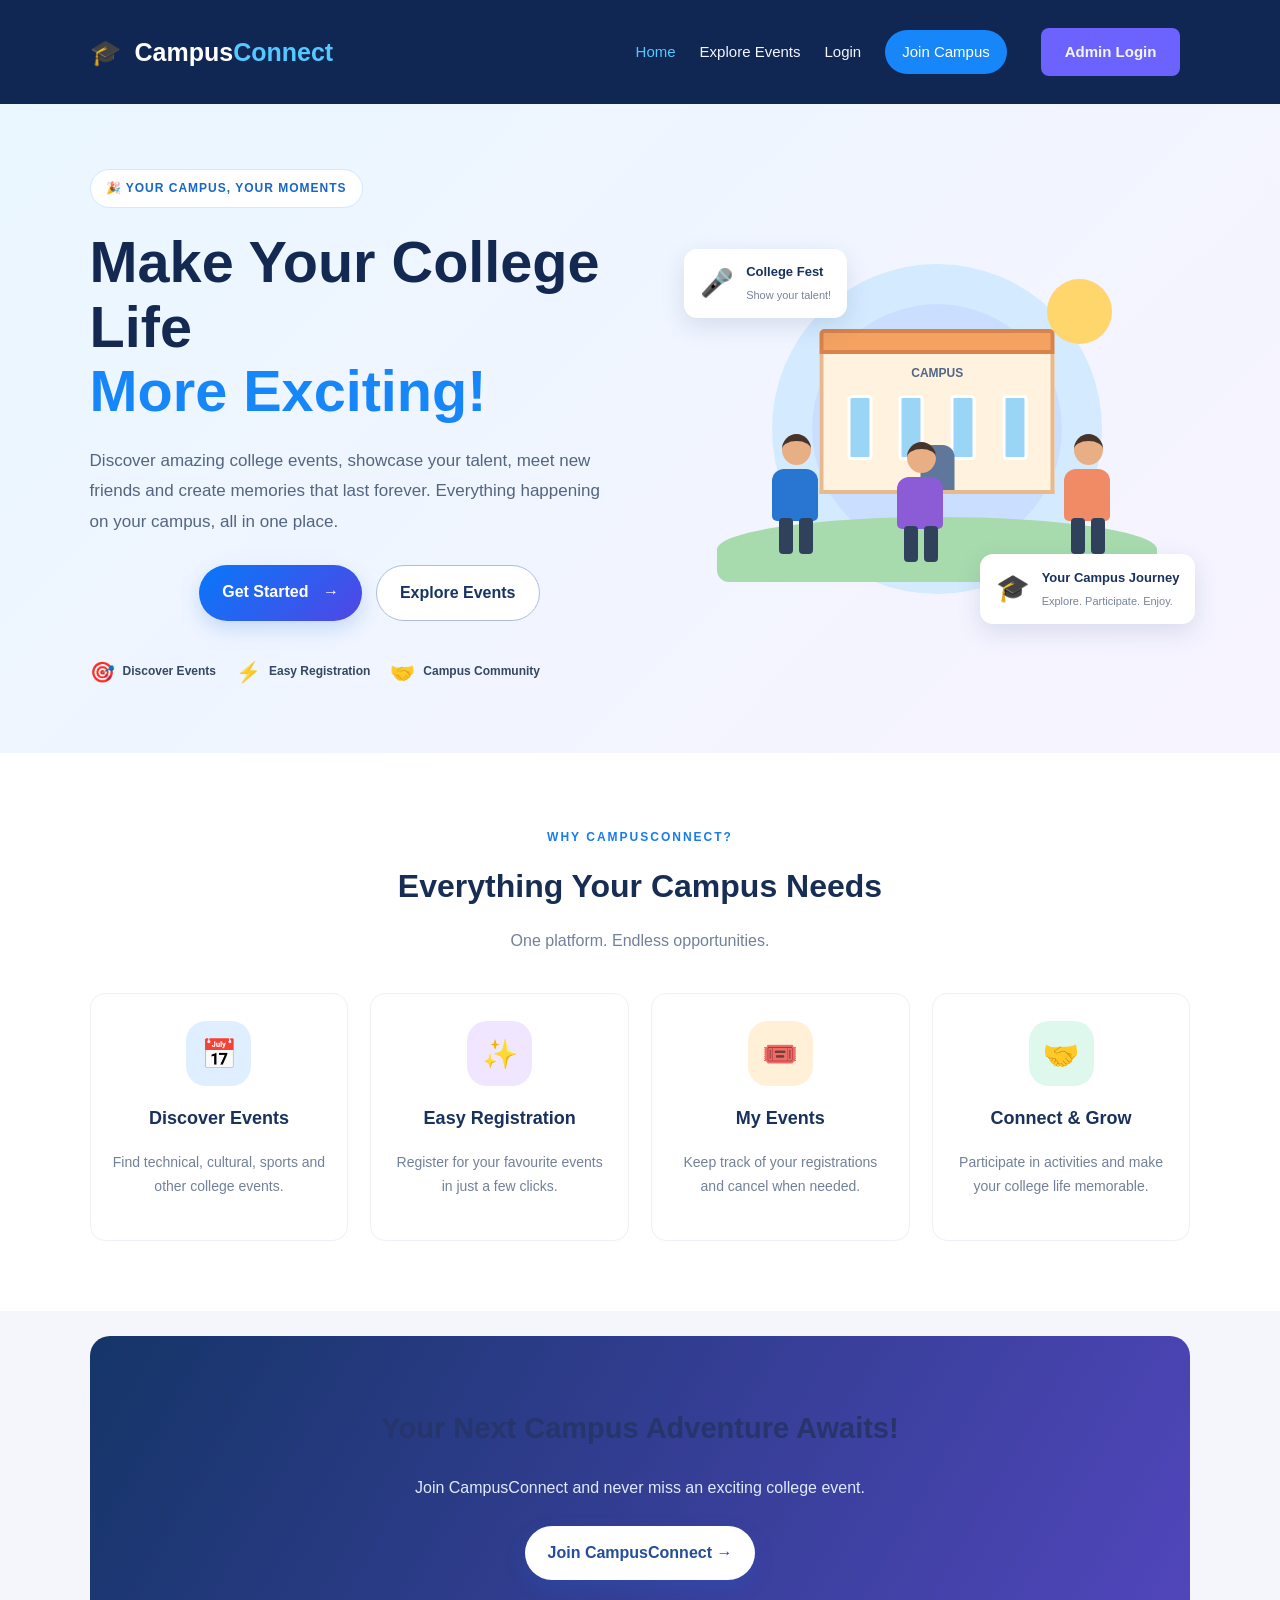
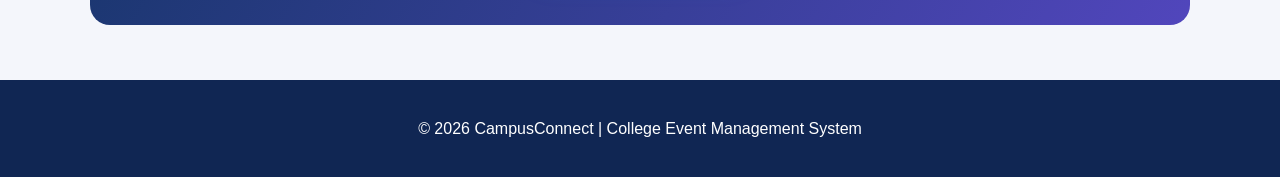
==== index.html @ 044b4eca "Add project files" ====
<!DOCTYPE html>
<html lang="en">
<head>
    <meta charset="UTF-8">
    <meta name="viewport" content="width=device-width, initial-scale=1.0">
    <title>CampusConnect | College Event Management</title>
    <link rel="stylesheet" href="css/style.css">
</head>
<body>

    <header class="home-header">
        <a href="index.html" class="logo">
            <span class="logo-icon">🎓</span>
            Campus<span>Connect</span>
        </a>

        <nav>
            <a href="index.html" class="active">Home</a>
            <a href="student-dashboard.html">Explore Events</a>
            <a href="login.html">Login</a>
            <a href="register.html" class="nav-register">Join Campus</a>
            <a href="admin-login.html" class="admin-login-btn">
            Admin Login
            </a>
        </nav>
    </header>

    <main>
        <section class="home-hero">
            <div class="hero-content">
                <span class="hero-tag">🎉 YOUR CAMPUS, YOUR MOMENTS</span>

                <h1>
                    Make Your College Life
                    <span>More Exciting!</span>
                </h1>

                <p>
                    Discover amazing college events, showcase your talent,
                    meet new friends and create memories that last forever.
                    Everything happening on your campus, all in one place.
                </p>

                <div class="hero-buttons">
                    <a href="register.html" class="primary-btn">
                        Get Started <span>→</span>
                    </a>

                    <a href="student-dashboard.html" class="secondary-btn">
                        Explore Events
                    </a>
                </div>

                <div class="hero-highlights">
                    <div>
                        <strong>🎯</strong>
                        <span>Discover Events</span>
                    </div>

                    <div>
                        <strong>⚡</strong>
                        <span>Easy Registration</span>
                    </div>

                    <div>
                        <strong>🤝</strong>
                        <span>Campus Community</span>
                    </div>
                </div>
            </div>

            <div class="hero-visual">
                <div class="visual-circle circle-one"></div>
                <div class="visual-circle circle-two"></div>

                <div class="floating-card card-top">
                    <span>🎤</span>
                    <div>
                        <strong>College Fest</strong>
                        <small>Show your talent!</small>
                    </div>
                </div>

                <div class="campus-illustration">
                    <div class="sun"></div>

                    <div class="college-building">
                        <div class="building-roof"></div>
                        <div class="building-main">
                            <div class="building-label">CAMPUS</div>
                            <div class="building-columns">
                                <span></span>
                                <span></span>
                                <span></span>
                                <span></span>
                            </div>
                            <div class="building-door"></div>
                        </div>
                    </div>

                    <div class="person person-one">
                        <div class="person-head"></div>
                        <div class="person-body"></div>
                        <div class="person-leg left"></div>
                        <div class="person-leg right"></div>
                    </div>

                    <div class="person person-two">
                        <div class="person-head"></div>
                        <div class="person-body"></div>
                        <div class="person-leg left"></div>
                        <div class="person-leg right"></div>
                    </div>

                    <div class="person person-three">
                        <div class="person-head"></div>
                        <div class="person-body"></div>
                        <div class="person-leg left"></div>
                        <div class="person-leg right"></div>
                    </div>

                    <div class="ground"></div>
                </div>

                <div class="floating-card card-bottom">
                    <span>🎓</span>
                    <div>
                        <strong>Your Campus Journey</strong>
                        <small>Explore. Participate. Enjoy.</small>
                    </div>
                </div>
            </div>
        </section>

        <section class="features-section">
            <div class="section-heading">
                <span>WHY CAMPUSCONNECT?</span>
                <h2>Everything Your Campus Needs</h2>
                <p>One platform. Endless opportunities.</p>
            </div>

            <div class="features-grid">
                <article class="feature-card">
                    <div class="feature-icon blue">📅</div>
                    <h3>Discover Events</h3>
                    <p>Find technical, cultural, sports and other college events.</p>
                </article>

                <article class="feature-card">
                    <div class="feature-icon purple">✨</div>
                    <h3>Easy Registration</h3>
                    <p>Register for your favourite events in just a few clicks.</p>
                </article>

                <article class="feature-card">
                    <div class="feature-icon orange">🎟️</div>
                    <h3>My Events</h3>
                    <p>Keep track of your registrations and cancel when needed.</p>
                </article>

                <article class="feature-card">
                    <div class="feature-icon green">🤝</div>
                    <h3>Connect & Grow</h3>
                    <p>Participate in activities and make your college life memorable.</p>
                </article>
            </div>
        </section>

        <section class="join-section">
            <h2>Your Next Campus Adventure Awaits!</h2>
            <p>Join CampusConnect and never miss an exciting college event.</p>
            <a href="register.html" class="primary-btn">Join CampusConnect →</a>
        </section>
    </main>

    <footer class="home-footer">
        <p>© 2026 CampusConnect | College Event Management System</p>
    </footer>

</body>
</html>
---- css/style.css ----
* {
    box-sizing: border-box;
}

body {
    margin: 0;
    font-family: Arial, sans-serif;
    background: #f4f6f9;
    color: #222;
    line-height: 1.6;
}

header {
    background: #243b6b;
    color: white;
    padding: 15px 6%;
    display: flex;
    align-items: center;
    justify-content: space-between;
    flex-wrap: wrap;
    gap: 12px;
}

header h1 {
    margin: 0;
    font-size: 26px;
}

nav {
    display: flex;
    gap: 18px;
    flex-wrap: wrap;
}

nav a {
    color: white;
    text-decoration: none;
}

nav a:hover {
    text-decoration: underline;
}

.hero {
    text-align: center;
    padding: 100px 20px;
    min-height: 70vh;
}

.hero h2 {
    font-size: 38px;
    color: #243b6b;
}

.hero p {
    max-width: 650px;
    margin: 15px auto 25px;
}

.hero-buttons {
    display: flex;
    justify-content: center;
    gap: 12px;
    flex-wrap: wrap;
}

.button-link,
button {
    display: inline-block;
    border: none;
    background: #243b6b;
    color: white;
    padding: 11px 20px;
    border-radius: 5px;
    cursor: pointer;
    text-decoration: none;
    font-size: 15px;
}

.button-link:hover,
button:hover {
    background: #17294d;
}

.button-link.secondary {
    background: #4d647f;
}

.form-container,
.details-container {
    width: 90%;
    max-width: 600px;
    margin: 35px auto;
    padding: 25px;
    background: white;
    border-radius: 8px;
    box-shadow: 0 3px 12px rgba(0, 0, 0, 0.08);
}

.form-container h2,
.details-container h2 {
    margin-top: 0;
    color: #243b6b;
}

form label {
    display: block;
    margin-top: 12px;
    font-weight: bold;
}

form input,
form select,
.filter-container input,
.filter-container select {
    width: 100%;
    padding: 11px;
    margin-top: 5px;
    border: 1px solid #ccc;
    border-radius: 5px;
    font-size: 15px;
}

form button {
    width: 100%;
    margin-top: 20px;
}

#registerMessage,
#loginMessage,
#eventMessage,
#dashboardMessage,
#myEventsMessage {
    margin-top: 15px;
    font-weight: bold;
}

.page-container {
    width: 90%;
    max-width: 1100px;
    margin: 35px auto;
}

.page-container h2 {
    color: #243b6b;
}

.filter-container {
    display: grid;
    grid-template-columns: 2fr 1fr;
    gap: 15px;
    margin: 25px 0;
}

.event-container {
    display: grid;
    grid-template-columns: repeat(auto-fit, minmax(250px, 1fr));
    gap: 20px;
}

.event-card {
    background: white;
    padding: 20px;
    border-radius: 8px;
    box-shadow: 0 3px 12px rgba(0, 0, 0, 0.08);
}

.event-card h3 {
    color: #243b6b;
    margin-top: 0;
}

.event-card p {
    margin: 8px 0;
}

.event-category {
    display: inline-block;
    background: #e7ecf8;
    color: #243b6b;
    padding: 4px 9px;
    border-radius: 4px;
    font-size: 13px;
}

.details-btn {
    display: inline-block;
    background: #243b6b;
    color: white;
    text-decoration: none;
    padding: 9px 14px;
    border-radius: 5px;
    margin-top: 12px;
}

.details-btn:hover {
    background: #17294d;
}

.cancel-btn {
    background: #b52b36;
    margin-top: 10px;
}

.cancel-btn:hover {
    background: #861e27;
}

footer {
    text-align: center;
    padding: 18px;
    background: #e7eaf0;
}

@media (max-width: 600px) {
    header {
        flex-direction: column;
        text-align: center;
    }

    nav {
        justify-content: center;
    }

    .hero {
        padding: 60px 20px;
    }

    .hero h2 {
        font-size: 30px;
    }

    .filter-container {
        grid-template-columns: 1fr;
    }
}


/* CampusConnect Creative Home Page */

.home-header {
    background: #102653;
    color: white;
    padding: 18px 7%;
    display: flex;
    justify-content: space-between;
    align-items: center;
    gap: 20px;
}

.logo {
    color: white;
    text-decoration: none;
    font-size: 25px;
    font-weight: bold;
    white-space: nowrap;
}

.logo span:last-child {
    color: #54c8ff;
}

.logo-icon {
    margin-right: 7px;
}

.home-header nav {
    display: flex;
    align-items: center;
    gap: 24px;
}

.home-header nav a {
    color: #f3f6ff;
    text-decoration: none;
    font-size: 15px;
}

.home-header nav a:hover,
.home-header nav a.active {
    color: #54c8ff;
}

.home-header nav .nav-register {
    background: #1686f8;
    padding: 10px 17px;
    border-radius: 25px;
    color: white;
}

.home-hero {
    min-height: 550px;
    padding: 65px 7%;
    display: grid;
    grid-template-columns: 1.05fr 0.95fr;
    align-items: center;
    gap: 35px;
    overflow: hidden;
    background: linear-gradient(135deg, #eaf7ff, #f7f3ff);
}

.hero-content {
    max-width: 600px;
    position: relative;
    z-index: 2;
}

.hero-tag {
    display: inline-block;
    background: white;
    color: #1767c5;
    border: 1px solid #d4e8ff;
    border-radius: 25px;
    padding: 9px 15px;
    font-size: 12px;
    font-weight: bold;
    letter-spacing: 1px;
}

.hero-content h1 {
    font-size: clamp(36px, 4.5vw, 58px);
    line-height: 1.12;
    color: #142951;
    margin: 22px 0;
}

.hero-content h1 span {
    display: block;
    color: #1686f8;
}

.hero-content > p {
    color: #536581;
    font-size: 17px;
    line-height: 1.8;
    max-width: 520px;
}

.hero-buttons {
    display: flex;
    gap: 14px;
    flex-wrap: wrap;
    margin-top: 28px;
}

.primary-btn,
.secondary-btn {
    display: inline-block;
    text-decoration: none;
    padding: 14px 23px;
    border-radius: 30px;
    font-weight: bold;
    transition: 0.25s;
}

.primary-btn {
    background: linear-gradient(135deg, #0878f9, #5146e5);
    color: white;
    box-shadow: 0 8px 20px rgba(31, 105, 220, 0.2);
}

.primary-btn span {
    margin-left: 10px;
}

.primary-btn:hover {
    transform: translateY(-3px);
    box-shadow: 0 12px 25px rgba(31, 105, 220, 0.3);
}

.secondary-btn {
    color: #173365;
    border: 1px solid #aabfdf;
    background: white;
}

.secondary-btn:hover {
    background: #e8f2ff;
}

.hero-highlights {
    display: flex;
    gap: 20px;
    flex-wrap: wrap;
    margin-top: 35px;
}

.hero-highlights div {
    display: flex;
    align-items: center;
    gap: 8px;
    color: #354764;
    font-size: 12px;
    font-weight: bold;
}

.hero-highlights strong {
    font-size: 20px;
}

.hero-visual {
    min-height: 390px;
    position: relative;
    display: flex;
    align-items: center;
    justify-content: center;
}

.visual-circle {
    position: absolute;
    border-radius: 50%;
}

.circle-one {
    width: 330px;
    height: 330px;
    background: #d4eaff;
}

.circle-two {
    width: 250px;
    height: 250px;
    background: #c6dcff;
    opacity: 0.7;
}

.campus-illustration {
    width: 100%;
    max-width: 440px;
    height: 330px;
    position: relative;
    z-index: 1;
}

.sun {
    position: absolute;
    top: 15px;
    right: 45px;
    width: 65px;
    height: 65px;
    background: #ffd66b;
    border-radius: 50%;
}

.college-building {
    position: absolute;
    top: 65px;
    left: 50%;
    transform: translateX(-50%);
    width: 235px;
}

.building-roof {
    height: 25px;
    background: #f4a261;
    border: 4px solid #d7834b;
    border-radius: 5px 5px 0 0;
}

.building-main {
    position: relative;
    height: 140px;
    background: #fff2df;
    border: 4px solid #e7b98e;
    border-top: none;
    text-align: center;
    padding: 10px;
}

.building-label {
    color: #526787;
    font-weight: bold;
    font-size: 12px;
    margin-bottom: 12px;
}

.building-columns {
    display: flex;
    justify-content: space-around;
}

.building-columns span {
    height: 65px;
    width: 25px;
    background: #9bd5f5;
    border: 3px solid white;
    border-radius: 4px;
}

.building-door {
    position: absolute;
    bottom: 0;
    left: calc(50% - 17px);
    height: 45px;
    width: 34px;
    background: #5e779a;
    border-radius: 12px 12px 0 0;
}

.ground {
    position: absolute;
    bottom: 12px;
    left: 0;
    right: 0;
    height: 65px;
    background: #a7dbad;
    border-radius: 50% 50% 12px 12px;
}

.person {
    position: absolute;
    z-index: 3;
    bottom: 40px;
    width: 48px;
    height: 120px;
}

.person-one {
    left: 55px;
}

.person-two {
    left: 180px;
    bottom: 32px;
}

.person-three {
    right: 45px;
}

.person-head {
    width: 29px;
    height: 31px;
    background: #e8ae84;
    border-radius: 50%;
    margin: 0 auto;
    border-top: 7px solid #463329;
}

.person-body {
    width: 46px;
    height: 52px;
    background: #2876d2;
    border-radius: 12px 12px 5px 5px;
    margin-top: 4px;
}

.person-two .person-body {
    background: #8c5bd6;
}

.person-three .person-body {
    background: #f08b65;
}

.person-leg {
    position: absolute;
    bottom: 0;
    width: 14px;
    height: 36px;
    background: #30415c;
    border-radius: 4px;
}

.person-leg.left {
    left: 7px;
}

.person-leg.right {
    right: 7px;
}

.floating-card {
    position: absolute;
    z-index: 4;
    display: flex;
    align-items: center;
    gap: 12px;
    padding: 13px 16px;
    background: white;
    border-radius: 13px;
    box-shadow: 0 8px 25px rgba(29, 60, 112, 0.13);
}

.floating-card > span {
    font-size: 27px;
}

.floating-card strong,
.floating-card small {
    display: block;
}

.floating-card strong {
    color: #18315d;
    font-size: 13px;
}

.floating-card small {
    color: #77849a;
    font-size: 11px;
    margin-top: 4px;
}

.card-top {
    top: 15px;
    left: 0;
}

.card-bottom {
    right: -5px;
    bottom: 0;
}

.features-section {
    padding: 70px 7%;
    background: white;
}

.section-heading {
    text-align: center;
    margin-bottom: 40px;
}

.section-heading > span {
    color: #167cf0;
    font-size: 12px;
    font-weight: bold;
    letter-spacing: 2px;
}

.section-heading h2 {
    color: #172d53;
    font-size: 32px;
    margin: 12px 0;
}

.section-heading p {
    color: #728099;
}

.features-grid {
    display: grid;
    grid-template-columns: repeat(4, 1fr);
    gap: 22px;
}

.feature-card {
    padding: 27px 20px;
    border: 1px solid #edf0f7;
    border-radius: 15px;
    text-align: center;
    transition: 0.25s;
}

.feature-card:hover {
    transform: translateY(-6px);
    box-shadow: 0 12px 30px rgba(29, 60, 112, 0.1);
}

.feature-icon {
    width: 65px;
    height: 65px;
    border-radius: 20px;
    display: grid;
    place-items: center;
    margin: 0 auto 18px;
    font-size: 29px;
}

.feature-icon.blue {
    background: #e0efff;
}

.feature-icon.purple {
    background: #f0e6ff;
}

.feature-icon.orange {
    background: #fff0d7;
}

.feature-icon.green {
    background: #dff8ed;
}

.feature-card h3 {
    color: #18315d;
    font-size: 18px;
}

.feature-card p {
    color: #728099;
    line-height: 1.7;
    font-size: 14px;
}

.join-section {
    margin: 25px 7% 55px;
    padding: 45px 20px;
    text-align: center;
    border-radius: 20px;
    background: linear-gradient(120deg, #153568, #5146bc);
    color: white;
}

.join-section h2 {
    font-size: 29px;
}

.join-section p {
    margin-bottom: 25px;
    color: #e0eaff;
}

.join-section .primary-btn {
    background: white;
    color: #234e9a;
}

.home-footer {
    background: #102653;
    color: white;
    text-align: center;
    padding: 20px;
}

@media (max-width: 900px) {
    .home-header {
        flex-direction: column;
    }

    .home-header nav {
        justify-content: center;
        gap: 14px;
        flex-wrap: wrap;
    }

    .home-hero {
        grid-template-columns: 1fr;
        text-align: center;
    }

    .hero-content {
        margin: auto;
    }

    .hero-content > p {
        margin-left: auto;
        margin-right: auto;
    }

    .hero-buttons,
    .hero-highlights {
        justify-content: center;
    }

    .hero-visual {
        width: 100%;
        max-width: 500px;
        margin: auto;
    }

    .features-grid {
        grid-template-columns: repeat(2, 1fr);
    }
}

@media (max-width: 520px) {
    .home-header nav {
        gap: 12px;
    }

    .home-header nav a {
        font-size: 13px;
    }

    .home-hero {
        padding: 45px 6%;
    }

    .hero-content h1 {
        font-size: 37px;
    }

    .hero-highlights {
        gap: 12px;
    }

    .hero-visual {
        transform: scale(0.9);
        margin: -10px 0;
    }

    .features-grid {
        grid-template-columns: 1fr;
    }

    .section-heading h2 {
        font-size: 26px;
    }

    .join-section h2 {
        font-size: 24px;
    }
}

.admin-login-btn {
    display: inline-block;
    padding: 12px 24px;
    background-color: #6c63ff;
    color: white;
    text-decoration: none;
    border-radius: 8px;
    font-weight: bold;
    margin: 10px;
    transition: 0.3s;
}

.admin-login-btn:hover {
    background-color: #5148d8;
    transform: translateY(-2px);
}

/* ===== CampusConnect Design Improvements ===== */

* {
    box-sizing: border-box;
}

body {
    font-family: Arial, sans-serif;
    margin: 0;
    background-color: #f4f6fb;
    color: #222;
    line-height: 1.6;
}

h1, h2, h3 {
    color: #26356b;
}

button,
input,
select,
textarea {
    font-family: inherit;
    font-size: 15px;
}

button {
    cursor: pointer;
    transition: background-color 0.3s ease, transform 0.2s ease;
}

button:hover {
    transform: translateY(-2px);
}

input,
select,
textarea {
    max-width: 100%;
    padding: 10px 12px;
    border: 1px solid #d0d5e2;
    border-radius: 6px;
}

input:focus,
select:focus,
textarea:focus {
    outline: 2px solid #6c63ff;
    outline-offset: 1px;
}

.event-container {
    display: grid;
    grid-template-columns: repeat(auto-fit, minmax(260px, 1fr));
    gap: 22px;
    padding: 20px 0;
}

.event-card {
    background-color: #ffffff;
    padding: 22px;
    border-radius: 12px;
    box-shadow: 0 4px 15px rgba(0, 0, 0, 0.07);
    transition: transform 0.25s ease, box-shadow 0.25s ease;
}

.event-card:hover {
    transform: translateY(-5px);
    box-shadow: 0 8px 22px rgba(0, 0, 0, 0.12);
}

.filter-container {
    display: flex;
    flex-wrap: wrap;
    gap: 12px;
    margin: 20px 0;
}

.filter-container input {
    flex: 1;
    min-width: 200px;
}

.filter-container select {
    min-width: 170px;
}

.admin-section {
    background-color: #ffffff;
    margin: 25px 0;
    padding: 24px;
    border-radius: 12px;
    box-shadow: 0 4px 15px rgba(0, 0, 0, 0.05);
}

.table-wrapper {
    width: 100%;
    overflow-x: auto;
}

table {
    width: 100%;
    border-collapse: collapse;
    margin-top: 15px;
    background-color: #ffffff;
}

th,
td {
    padding: 12px;
    text-align: left;
    border-bottom: 1px solid #e5e7ef;
}

th {
    background-color: #eef0ff;
    color: #26356b;
}

tr:hover td {
    background-color: #f8f9ff;
}

@media (max-width: 600px) {
    .admin-section {
        padding: 15px;
    }

    th,
    td {
        padding: 9px;
        font-size: 13px;
    }

    .filter-container {
        flex-direction: column;
    }

    .filter-container input,
    .filter-container select {
        width: 100%;
    }
}
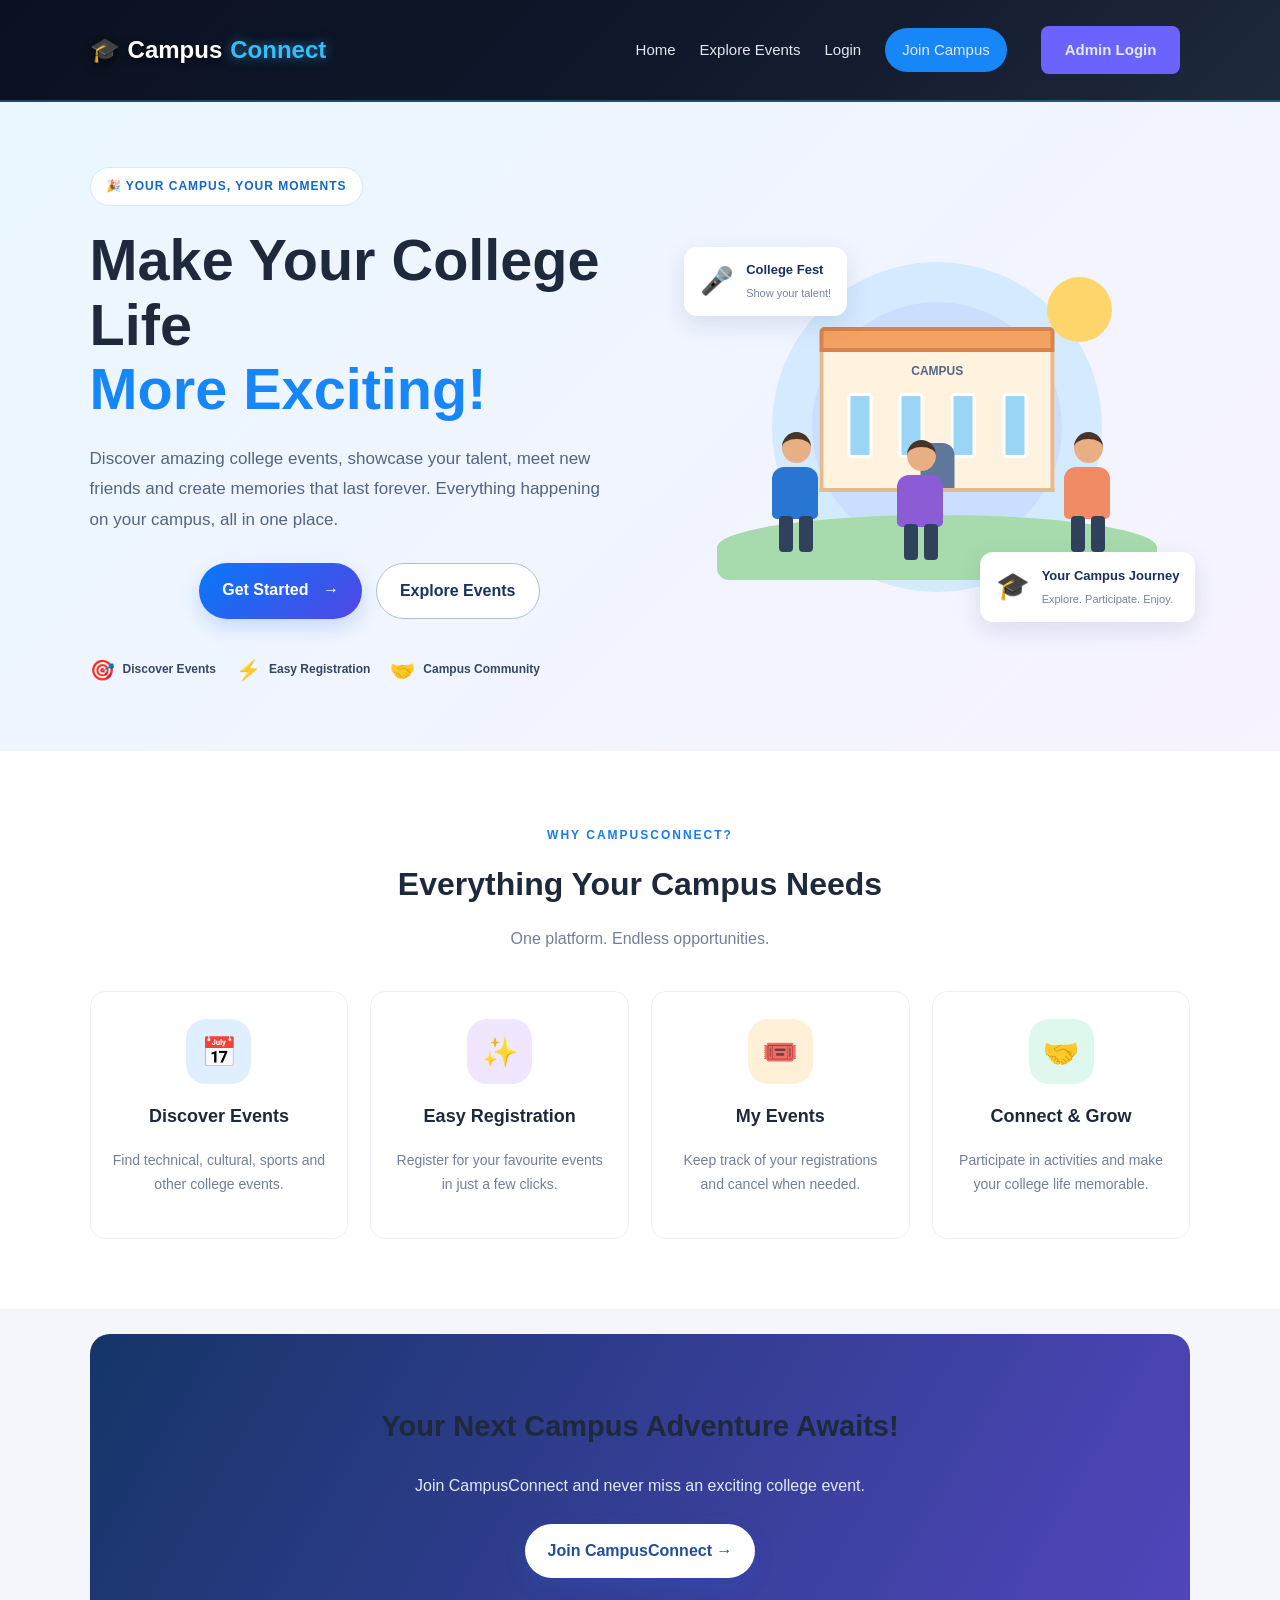
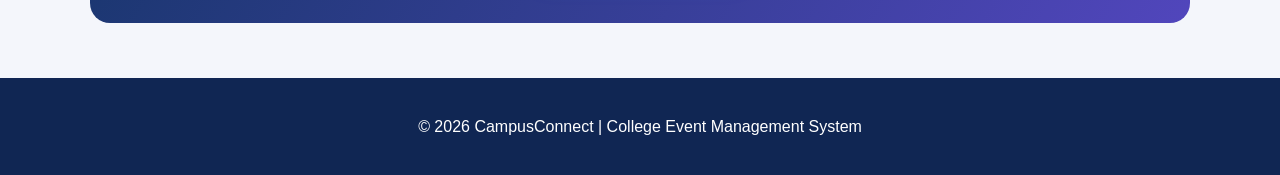
==== commit 025f9831: "Fix navbar brand heading visibility and contrast across all pages" ====
--- a/index.html
+++ b/index.html
@@ -9,9 +9,9 @@
 <body>
 
     <header class="home-header">
-        <a href="index.html" class="logo">
-            <span class="logo-icon">🎓</span>
-            Campus<span>Connect</span>
+        <a href="index.html" class="logo" style="color: #ffffff !important; text-decoration: none !important; font-size: 24px; font-weight: 700; display: inline-flex; align-items: center; gap: 8px;">
+            <span class="logo-icon" style="font-size: 24px;">🎓</span>
+            <span class="brand-campus" style="color: #ffffff !important;">Campus</span><span class="brand-connect" style="color: #38bdf8 !important;">Connect</span>
         </a>
 
         <nav>
--- a/css/style.css
+++ b/css/style.css
@@ -11,34 +11,52 @@
 }
 
 header {
-    background: #243b6b;
-    color: white;
-    padding: 15px 6%;
+    background: linear-gradient(135deg, #0b1120 0%, #0f172a 50%, #1e293b 100%) !important;
+    color: #ffffff !important;
+    padding: 16px 6%;
     display: flex;
     align-items: center;
     justify-content: space-between;
     flex-wrap: wrap;
-    gap: 12px;
-}
-
-header h1 {
+    gap: 16px;
+    box-shadow: 0 4px 20px rgba(0, 0, 0, 0.25) !important;
+    border-bottom: 2px solid rgba(56, 189, 248, 0.35) !important;
+}
+
+header h1,
+header h2,
+header h3 {
     margin: 0;
-    font-size: 26px;
+    font-size: 24px;
+    font-weight: 700;
+    color: #ffffff !important;
+    text-shadow: 0 2px 8px rgba(0, 0, 0, 0.6);
+}
+
+header h1 span,
+header h2 span {
+    color: #38bdf8 !important;
+    text-shadow: 0 0 12px rgba(56, 189, 248, 0.5);
 }
 
 nav {
     display: flex;
-    gap: 18px;
+    gap: 20px;
+    align-items: center;
     flex-wrap: wrap;
 }
 
 nav a {
-    color: white;
+    color: #e2e8f0 !important;
     text-decoration: none;
+    font-weight: 500;
+    font-size: 15px;
+    transition: color 0.2s ease;
 }
 
 nav a:hover {
-    text-decoration: underline;
+    color: #38bdf8 !important;
+    text-decoration: none;
 }
 
 .hero {
@@ -239,29 +257,63 @@
 /* CampusConnect Creative Home Page */
 
 .home-header {
-    background: #102653;
-    color: white;
-    padding: 18px 7%;
+    background: linear-gradient(135deg, #0b1120 0%, #0f172a 50%, #1e293b 100%) !important;
+    color: white !important;
+    padding: 16px 7%;
     display: flex;
     justify-content: space-between;
     align-items: center;
     gap: 20px;
-}
-
-.logo {
-    color: white;
-    text-decoration: none;
-    font-size: 25px;
-    font-weight: bold;
+    box-shadow: 0 4px 20px rgba(0, 0, 0, 0.25) !important;
+    border-bottom: 2px solid rgba(56, 189, 248, 0.35) !important;
+}
+
+.logo,
+.logo:link,
+.logo:visited,
+.logo:hover,
+.logo:focus,
+.logo:active,
+header .logo,
+.admin-navbar .logo,
+.home-header .logo {
+    color: #ffffff !important;
+    text-decoration: none !important;
+    font-size: 24px;
+    font-weight: 700;
     white-space: nowrap;
-}
-
+    display: inline-flex;
+    align-items: center;
+    gap: 8px;
+    text-shadow: 0 2px 8px rgba(0, 0, 0, 0.6);
+}
+
+.logo .brand-campus,
+.logo span.brand-campus {
+    color: #ffffff !important;
+    font-weight: 700;
+    text-shadow: 0 2px 6px rgba(0, 0, 0, 0.6);
+}
+
+.logo .brand-connect,
+.logo span.brand-connect,
 .logo span:last-child {
-    color: #54c8ff;
+    color: #38bdf8 !important;
+    font-weight: 700;
+    text-shadow: 0 0 12px rgba(56, 189, 248, 0.6);
+}
+
+.logo:hover .brand-connect,
+.logo:hover span.brand-connect,
+.logo:hover span:last-child {
+    color: #7dd3fc !important;
+    text-shadow: 0 0 16px rgba(125, 211, 252, 0.85);
 }
 
 .logo-icon {
-    margin-right: 7px;
+    font-size: 24px;
+    display: inline-block;
+    filter: drop-shadow(0 2px 4px rgba(0, 0, 0, 0.4));
 }
 
 .home-header nav {
@@ -836,8 +888,11 @@
     line-height: 1.6;
 }
 
-h1, h2, h3 {
-    color: #26356b;
+/* Content Headings */
+h1:not(header *):not(.admin-navbar *):not(.home-header *),
+h2:not(header *):not(.admin-navbar *):not(.home-header *),
+h3:not(header *):not(.admin-navbar *):not(.home-header *) {
+    color: #1e293b;
 }
 
 button,
@@ -964,4 +1019,55 @@
     .filter-container select {
         width: 100%;
     }
+}
+
+/* ==========================================
+   PASSWORD WITH SHOW/HIDE EYE ICON
+   ========================================== */
+.password-input-group {
+    position: relative;
+    width: 100%;
+    display: flex;
+    align-items: center;
+}
+
+.password-input-group input {
+    width: 100%;
+    padding-right: 44px !important;
+}
+
+button.toggle-password-btn {
+    position: absolute;
+    right: 8px;
+    top: 50%;
+    transform: translateY(-50%);
+    width: 34px !important;
+    height: 34px !important;
+    min-width: unset !important;
+    margin: 0 !important;
+    padding: 6px !important;
+    background: transparent !important;
+    border: none !important;
+    cursor: pointer;
+    display: flex;
+    align-items: center;
+    justify-content: center;
+    color: #475569 !important;
+    border-radius: 6px;
+    box-shadow: none !important;
+    transition: color 0.2s, background-color 0.2s;
+    z-index: 5 !important;
+}
+
+button.toggle-password-btn:hover {
+    color: #1e3a8a !important;
+    background-color: rgba(226, 232, 240, 0.6) !important;
+}
+
+button.toggle-password-btn svg {
+    width: 20px;
+    height: 20px;
+    display: block;
+    stroke: currentColor;
+    pointer-events: none;
 }
